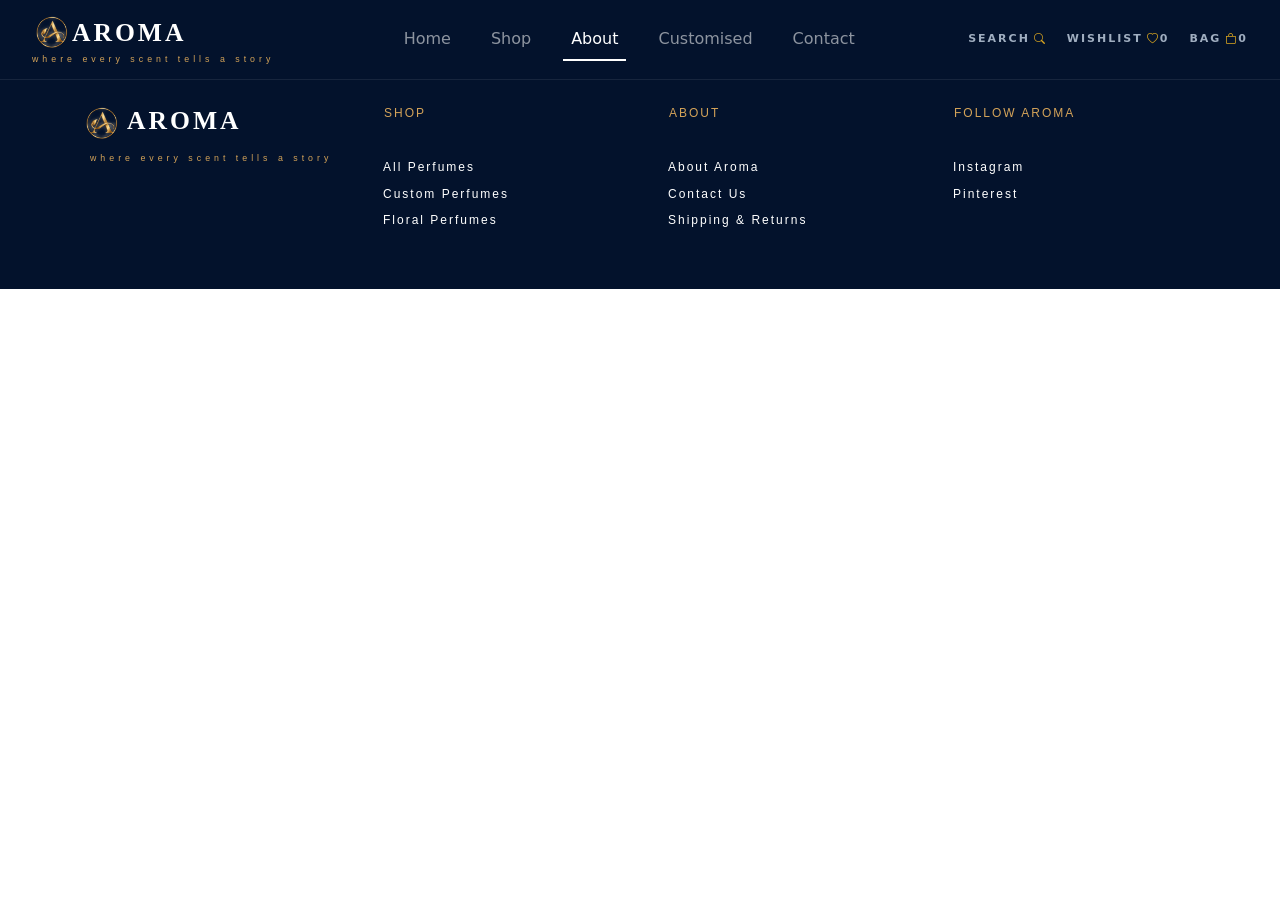
==== about.html @ b0907df4 "Created Pages, styled index page" ====
<!DOCTYPE html>
<html lang="en">
<head>
    <meta charset="UTF-8">
    <meta name="viewport" content="width=device-width, initial-scale=1.0">
    <title>About</title>
     <link href="css/style.css" rel="stylesheet">
    <link href="https://cdn.jsdelivr.net/npm/bootstrap@5.3.8/dist/css/bootstrap.min.css" rel="stylesheet" integrity="sha384-sRIl4kxILFvY47J16cr9ZwB07vP4J8+LH7qKQnuqkuIAvNWLzeN8tE5YBujZqJLB" crossorigin="anonymous">
    <link rel="stylesheet" href="https://cdn.jsdelivr.net/npm/bootstrap-icons@1.13.1/font/bootstrap-icons.min.css">
    <link href="https://fonts.googleapis.com/css2?family=Pinyon+Script&family=Lato:wght@400;700&display=swap" rel="stylesheet">
</head>
<body>
    <header>
        <nav class="navbar navbar-expand-lg custom-navbar sticky-top" data-bs-theme="dark">
            <div class="container-fluid custom-nav-container">
                <a class="navbar-brand text-start" href="#">
                <!-- Top Row: Logo Image + Brand Title -->
                <div class="brand">
                    <img src="images/logo.png" alt="Aroma" width="40" height="40" class="brand-logo-img" />
                    <span class="brand-title">AROMA</span>
                </div>
                
                <!-- Bottom Row: Subtitle Underneath Both -->
                <span class="brand-subtitle">where every scent tells a story</span>
                </a>
                <button class="navbar-toggler" type="button" data-bs-toggle="collapse"
                    data-bs-target="#navbarSupportedContent" aria-controls="navbarSupportedContent"
                    aria-expanded="false" aria-label="Toggle navigation">
                    <span class="navbar-toggler-icon"></span>
                </button>
                <div class="collapse navbar-collapse" id="navbarSupportedContent">
                    <ul class="navbar-nav">
                        <li class="nav-item">
                            <a class="nav-link" aria-current="page" href="index.html">Home</a>
                        </li>
                        <li class="nav-item">
                            <a class="nav-link" href="shop.html">Shop</a>
                        </li>
                        <li class="nav-item">
                            <a class="nav-link active" href="about.html">About</a>
                        </li>
                        <li class="nav-item">
                            <a class="nav-link" href="customized.html">Customised</a>
                        </li>
                        <li class="nav-item">
                            <a class="nav-link" href="contact.html">Contact</a>
                        </li>
                    </ul>
                    <div class="header-right">
                    <a href="#" class="header-action-link">
                        Search <i class="bi bi-search ms-1"></i>
                    </a>
                    <a href="#" class="header-action-link">
                        Wishlist <i class="bi bi-heart ms-1"></i><span class="badge-count">0</span>
                    </a>
                    <a href="#" class="header-action-link">
                        Bag <i class="bi bi-bag ms-1"></i><span class="badge-count">0</span>
                    </a>
                    </div>
                </div>
            </div>
        </nav>
    </header>
    <footer>
        <section class="footer-section p-4">
            <div class="container">
                <div class="row">
                    <div class="col-md-3">
                        <div class="footer-brand">
                            <img src="images/logo.png" alt="Aroma" width="40" height="40" class="brand-logo-img" />
                            <span class="footer-brand-title">AROMA</span>
                        </div>

                        <span class="brand-subtitle">where every scent tells a story</span>
                    </div>
                    <div class="col-md-3 ">
                        <p class= "footerp">   SHOP</p>
                        <ul class="footer-list list-unstyled p-3">
                            <li>All Perfumes</li>
                            <li>Custom Perfumes</li>
                            <li>Floral Perfumes</li>
                        </ul>
                    </div>
                    <div class="col-md-3">
                        <p class= "footerp">   ABOUT</p>
                        <ul class="footer-list list-unstyled p-3">
                            <li>About Aroma</li>
                            <li>Contact Us</li>
                            <li>Shipping & Returns</li>
                        </ul>
                    </div>
                    <div class="col-md-3">
                        <p class= "footerp">   FOLLOW AROMA</p>
                        <ul class="footer-list list-unstyled p-3">
                            <li>Instagram</li>
                            <li>Pinterest</li>
                        </ul>
                    </div>
                </div>
            </div>
        </section>
    </footer>
    <script src="https://cdn.jsdelivr.net/npm/bootstrap@5.3.8/dist/js/bootstrap.bundle.min.js" integrity="sha384-FKyoEForCGlyvwx9Hj09JcYn3nv7wiPVlz7YYwJrWVcXK/BmnVDxM+D2scQbITxI" crossorigin="anonymous"></script>
</body>
</html>
---- css/style.css ----
.mspan{
    margin-right: 30px;
    margin-left: 30px;
}

.marquee{
    background-color: #020b1a;
    color: #d4af37;
    border-bottom: 1px solid rgba(255, 255, 255, 0.08);
    padding: 6px 0;
    font-size: 0.72rem;
    font-weight: 600;
    letter-spacing: 1.5px;
}

.bi{
    color: goldenrod;
}
/* #050e29 */
.navbar {
    background-color: #03122c !important;
    border-bottom: 1px solid rgba(255, 255, 255, 0.08);
    padding-top: 16px;
    padding-bottom: 16px;
}

.navbar-nav{
    text-align: center;
    margin-bottom: 8px;
}
.navbar-brand{
    display: inline-flex;
    flex-direction: column;
}
.custom-nav-container {
    width:100% !important;
    max-width: 100% !important;
    padding-left: 32px !important;  /* Equivalent to px-3 */
    padding-right: 32px !important;
}

body {
    font-family: 'Montserrat', sans-serif;
    margin: 0;
    padding: 0;
    background-color: #03122c;
    color: #ffffff;
    overflow-x: hidden;
        }

.brand{
    display:flex; 
    align-items:center;
    gap:2;
    padding-left: 8px;
}
.brand-title {
    font-family: 'Cormorant Garamond', serif;
    font-size: 1.6rem;
    font-weight: 600;
    letter-spacing: 3px;
    line-height: 1;
}

.brand-subtitle {
    font-family: 'Jost', sans-serif;
    color: #d4a359;
    font-size: 0.55rem;
    font-weight: 500;
    letter-spacing: 4px;
    padding-left: 8px;
}

.nav-link-custom {
    color: #a0aec0 !important;
    font-size: 11px;
    font-weight: 600;
    letter-spacing: 2px;
    text-transform: uppercase;
    padding: 8px 12px !important;
    transition: color 0.3s ease;
}

.nav-link:hover,
.nav-link.active {
    color: #ffffff !important;
    border-bottom: 2px solid #0f4caa;
}

.nav-link.active {
    border-bottom: 2px solid #ffffff;
}

.header-action-link {
    color: #a0aec0;
    text-decoration: none;
    font-size: 11px;
    font-weight: 600;
    letter-spacing: 2px;
    text-transform: uppercase;
    display: inline-flex;
    align-items: center;
    transition: color 0.3s ease;
}
.header-action-link:hover {
    color: #ffffff;
}

.header-right {
    display: flex;
    align-items: center;
    gap: 20px;
    padding-right: 8px; 
}

.custom_column{
    border-right: 1px solid #a0aec0;
    
}
.custom_section{
    padding-top: 2px;
    border-top: 1px solid #a0aec0;
    border-bottom: 1px solid #a0aec0;
    background-color: #c7a671;
}

.cust_col>h4{
    font-family: 'Times New Roman', Times, serif;
    color: #03122c;
}

.cust_col>h3{
    font-family: 'Times New Roman', Times, serif;
}

.sec{
    background-color: #03122c;
}

.hero-subtitle{
    font-family: 'Jost', sans-serif;
    color: #0f4caa;
    font-size: 0.55rem;
    font-weight: 500;
    letter-spacing: 4px;
    padding-left: 8px;
    padding-top: 8px;
}

.h4-title{
    font-family: 'Cormorant Garamond', serif;
    font-size: 1.6rem;
    font-weight: 600;
    letter-spacing: 3px;
    line-height: 1;
    color: white;
    line-height: 1;
}

.bestsellers_section{
    background-color: #03122c;
    border-bottom: 2px solid #a0aec0;
}

.card-body{
    background-color: #c7a671;
}
.card-title{
    font-family: 'Cormorant Garamond', serif;
    font-size: 1.6rem;
    font-weight: 600;
    letter-spacing: 3px;
    line-height: 1;
    color: white;
    line-height: 1;
}

.card-body>h5{
    color:#03122c;
}

.card-body>p{
    color:#0f4caa;
}

.card-text{
    color: #020b1a !important;
}

.perfume-card {
    background-color: #051838;
    border-radius: 4px;
    padding: 8px;
    height: 100%;
    transition: transform 0.3s ease, border-color 0.3s ease, box-shadow 0.3s ease;
}

.perfume-card:hover {
    transform: translateY(-6px);
    border: 2px solid #d4af37; /* Gold Highlight */
    box-shadow: 0 10px 25px rgba(212, 175, 55, 0.12);
}

.footer-section{
    background-color:#03122c;
}

.footer-brand-title{
    font-family: 'Cormorant Garamond', serif;
    font-size: 1.6rem;
    font-weight: 600;
    letter-spacing: 3px;
    line-height: 1;
    color: white;
}

.footerp{
    color: #d4a359;
    font-family: 'Jost', sans-serif;
    color: #d4a359;
    font-size: 0.75rem;
    font-weight: 500;
    letter-spacing: 2px;
    padding-left: 17px;
}

.footer-list{
    color: white !important;
    font-family: Arial, Helvetica, sans-serif;
    font-size: 0.75rem;
    font-weight: 500;
    letter-spacing: 2px;
    line-height: 2.2;
}
/* Mobile Responsiveness */
@media (max-width: 991px) {
    .custom-nav-container {
        padding-left: 16px !important;
        padding-right: 16px !important;
    }
    .header-right {
        margin-top: 20px;
        flex-wrap: wrap;
    }
}

.contact-subtitle{
    font-family: 'Jost', sans-serif;
    color: #0f4caa;
    font-size: 0.55rem;
    font-weight: 500;
    letter-spacing: 4px;
    padding-left: 8px;
    padding-top: 8px;
}

.body-footer{
    background-color: #c7a671;
}

@media (min-width: 992px) {
    .navbar-nav {
        margin-left: auto;  /* Centers the nav items on desktop (mx-lg-auto) */
        margin-right: auto;
        margin-bottom: 0;   /* Resets bottom margin on desktop (mb-lg-0) */
        gap: 24px;          /* Sets spacing between nav links (gap-lg-4) */
    }
    .custom-nav-container {
        padding-left: 24px !important;
        padding-right: 24px !important;
    }
}
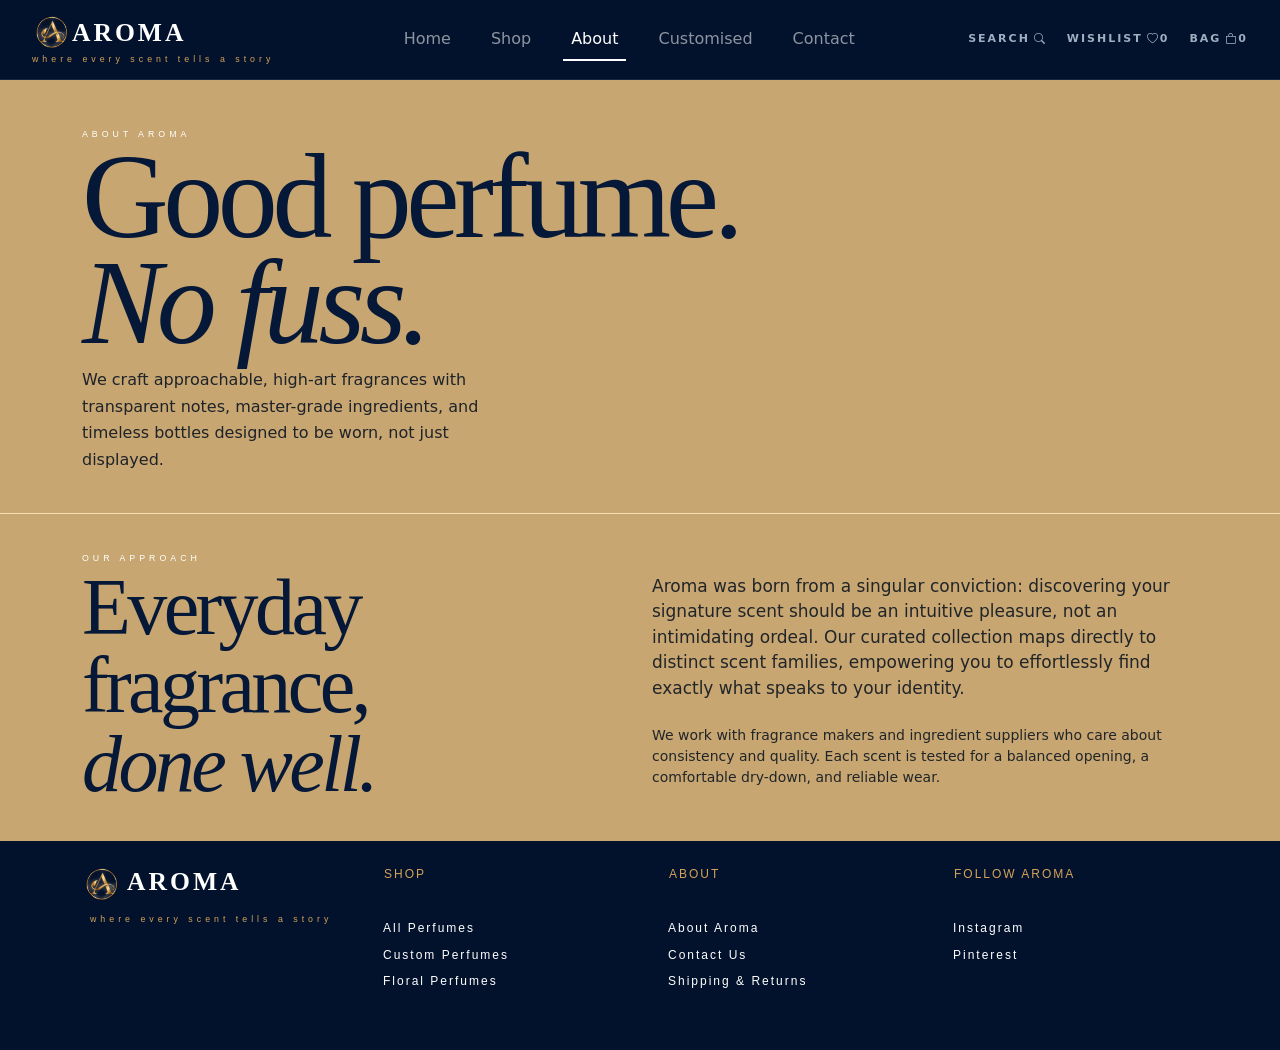
==== commit e7324a99: "updated website" ====
--- a/about.html
+++ b/about.html
@@ -5,6 +5,7 @@
     <meta name="viewport" content="width=device-width, initial-scale=1.0">
     <title>About</title>
      <link href="css/style.css" rel="stylesheet">
+     <link href="css/about.css" rel="stylesheet">
     <link href="https://cdn.jsdelivr.net/npm/bootstrap@5.3.8/dist/css/bootstrap.min.css" rel="stylesheet" integrity="sha384-sRIl4kxILFvY47J16cr9ZwB07vP4J8+LH7qKQnuqkuIAvNWLzeN8tE5YBujZqJLB" crossorigin="anonymous">
     <link rel="stylesheet" href="https://cdn.jsdelivr.net/npm/bootstrap-icons@1.13.1/font/bootstrap-icons.min.css">
     <link href="https://fonts.googleapis.com/css2?family=Pinyon+Script&family=Lato:wght@400;700&display=swap" rel="stylesheet">
@@ -61,6 +62,38 @@
             </div>
         </nav>
     </header>
+    <main>
+         <section class="about-section">
+            <div class="container abt-container">
+                <div class="row">
+                    <div class="col-md-12">
+                        <span class="about-subtitle">ABOUT AROMA</span>
+                        <h1 class="about_h4">Good perfume.<br><span class="italic-text">No fuss.</span></h1>
+                        <p>We craft approachable, high-art fragrances with transparent notes, master-grade ingredients, and timeless bottles designed to be worn, not just displayed.</p>
+                    </div>
+                </div>
+                </div>
+                </section>
+                <section class="approach-section">
+                    <div class="container apprch-container">
+                        <div class="row">
+                            <div class="col-md-6">
+                                <span class="approach-subtitle">OUR APPROACH</span>
+                                <h2 class="approach-title">
+                                    Everyday <br> fragrance,<br>
+                                    <span class="italic-text">done well.</span>
+                                 </h2>
+
+                            </div>
+                            <div class="col-md-6 apprch-para">
+                                <p class="mb-4 para1">Aroma was born from a singular conviction: discovering your signature scent should be an intuitive pleasure, not an intimidating ordeal. Our curated collection maps directly to distinct scent families, empowering you to effortlessly find exactly what speaks to your identity.</p>
+
+                                <p class="para2">We work with fragrance makers and ingredient suppliers who care about consistency and quality. Each scent is tested for a balanced opening, a comfortable dry-down, and reliable wear.</p>
+                            </div>
+                        </div>
+                    </div>
+                </section>
+    </main>
     <footer>
         <section class="footer-section p-4">
             <div class="container">
@@ -76,24 +109,24 @@
                     <div class="col-md-3 ">
                         <p class= "footerp">   SHOP</p>
                         <ul class="footer-list list-unstyled p-3">
-                            <li>All Perfumes</li>
-                            <li>Custom Perfumes</li>
-                            <li>Floral Perfumes</li>
+                            <a href="shop.html" class="anchor" target="_blank"><li>All Perfumes</li></a>
+                            <a href="customized.html" class="anchor" target="_blank"><li>Custom Perfumes</li></a>
+                            <a><li>Floral Perfumes</li></a>
                         </ul>
                     </div>
                     <div class="col-md-3">
                         <p class= "footerp">   ABOUT</p>
                         <ul class="footer-list list-unstyled p-3">
-                            <li>About Aroma</li>
-                            <li>Contact Us</li>
-                            <li>Shipping & Returns</li>
+                            <a href="about.html" class="anchor" target="_blank"><li>About Aroma</li></a>
+                            <a href="contact.html" class="anchor" target="_blank"><li>Contact Us</li></a>
+                            <a><li>Shipping & Returns</li></a>
                         </ul>
                     </div>
                     <div class="col-md-3">
                         <p class= "footerp">   FOLLOW AROMA</p>
                         <ul class="footer-list list-unstyled p-3">
-                            <li>Instagram</li>
-                            <li>Pinterest</li>
+                            <a href="https://www.instagram.com" class="anchor" target="_blank"><li>Instagram</li></a>
+                            <a href="https://www.pinterest.com" class="anchor" target="_blank"><li>Pinterest</li></a>
                         </ul>
                     </div>
                 </div>
--- a/css/style.css
+++ b/css/style.css
@@ -1,9 +1,19 @@
-.mspan{
+/* body styling */
+body {
+    font-family: 'Montserrat', sans-serif;
+    margin: 0;
+    padding: 0;
+    background-color: #03122c;
+    color: #ffffff;
+    overflow-x: hidden;
+}
+/* marquee styling */
+.mspan {
     margin-right: 30px;
     margin-left: 30px;
 }
 
-.marquee{
+.marquee {
     background-color: #020b1a;
     color: #d4af37;
     border-bottom: 1px solid rgba(255, 255, 255, 0.08);
@@ -13,10 +23,11 @@
     letter-spacing: 1.5px;
 }
 
-.bi{
+.icon {
     color: goldenrod;
 }
-/* #050e29 */
+
+/* header styling */
 .navbar {
     background-color: #03122c !important;
     border-bottom: 1px solid rgba(255, 255, 255, 0.08);
@@ -24,36 +35,31 @@
     padding-bottom: 16px;
 }
 
-.navbar-nav{
+.navbar-nav {
     text-align: center;
     margin-bottom: 8px;
 }
-.navbar-brand{
+
+.navbar-brand {
     display: inline-flex;
     flex-direction: column;
 }
+
 .custom-nav-container {
-    width:100% !important;
+    width: 100% !important;
     max-width: 100% !important;
-    padding-left: 32px !important;  /* Equivalent to px-3 */
+    padding-left: 32px !important;
+    /* Equivalent to px-3 */
     padding-right: 32px !important;
 }
 
-body {
-    font-family: 'Montserrat', sans-serif;
-    margin: 0;
-    padding: 0;
-    background-color: #03122c;
-    color: #ffffff;
-    overflow-x: hidden;
-        }
-
-.brand{
-    display:flex; 
-    align-items:center;
-    gap:2;
+.brand {
+    display: flex;
+    align-items: center;
+    gap: 2;
     padding-left: 8px;
 }
+
 .brand-title {
     font-family: 'Cormorant Garamond', serif;
     font-size: 1.6rem;
@@ -102,6 +108,7 @@
     align-items: center;
     transition: color 0.3s ease;
 }
+
 .header-action-link:hover {
     color: #ffffff;
 }
@@ -110,34 +117,40 @@
     display: flex;
     align-items: center;
     gap: 20px;
-    padding-right: 8px; 
-}
-
-.custom_column{
+    padding-right: 8px;
+}
+.custom-nav-container {
+    padding-left: 24px !important;
+    padding-right: 24px !important;
+}
+
+/* custom section styling */
+.custom_column {
     border-right: 1px solid #a0aec0;
-    
-}
-.custom_section{
+
+}
+
+.custom_section {
     padding-top: 2px;
     border-top: 1px solid #a0aec0;
     border-bottom: 1px solid #a0aec0;
     background-color: #c7a671;
 }
 
-.cust_col>h4{
+.cust_col>h4 {
     font-family: 'Times New Roman', Times, serif;
     color: #03122c;
 }
 
-.cust_col>h3{
+.cust_col>h3 {
     font-family: 'Times New Roman', Times, serif;
 }
 
-.sec{
-    background-color: #03122c;
-}
-
-.hero-subtitle{
+.sec {
+    background-color: #03122c;
+}
+
+.hero-subtitle {
     font-family: 'Jost', sans-serif;
     color: #0f4caa;
     font-size: 0.55rem;
@@ -147,7 +160,26 @@
     padding-top: 8px;
 }
 
-.h4-title{
+/* bestsellers styling section */
+.bestsellers_title {
+    font-family: 'Cormorant Garamond', serif;
+    font-size: 42px;
+    font-weight: 500;
+    line-height: 0.98;
+    color: white;
+
+}
+
+.bestsellers_section {
+    background-color: #03122c;
+    border-bottom: 2px solid #a0aec0;
+}
+
+.card-body {
+    background-color: #c7a671;
+}
+
+.card-title {
     font-family: 'Cormorant Garamond', serif;
     font-size: 1.6rem;
     font-weight: 600;
@@ -157,33 +189,15 @@
     line-height: 1;
 }
 
-.bestsellers_section{
-    background-color: #03122c;
-    border-bottom: 2px solid #a0aec0;
-}
-
-.card-body{
-    background-color: #c7a671;
-}
-.card-title{
-    font-family: 'Cormorant Garamond', serif;
-    font-size: 1.6rem;
-    font-weight: 600;
-    letter-spacing: 3px;
-    line-height: 1;
-    color: white;
-    line-height: 1;
-}
-
-.card-body>h5{
-    color:#03122c;
-}
-
-.card-body>p{
-    color:#0f4caa;
-}
-
-.card-text{
+.card-body>h5 {
+    color: #03122c;
+}
+
+.card-body>p {
+    color: #0f4caa;
+}
+
+.card-text {
     color: #020b1a !important;
 }
 
@@ -197,15 +211,77 @@
 
 .perfume-card:hover {
     transform: translateY(-6px);
-    border: 2px solid #d4af37; /* Gold Highlight */
+    border: 2px solid #d4af37;
+    /* Gold Highlight */
     box-shadow: 0 10px 25px rgba(212, 175, 55, 0.12);
 }
 
-.footer-section{
-    background-color:#03122c;
-}
-
-.footer-brand-title{
+/* customised section styling */
+.customised_section {
+    background-color: #03122c;
+    border-bottom: 2px solid #a0aec0;
+}
+
+.customised_img {
+    object-fit: cover;
+    border: 8px solid #ffffff1a;
+    width: 100%;
+    height: 420px;
+}
+
+.customised_h4 {
+    font-weight: 500;
+    font-size: 42px;
+    line-height: 0.98;
+    font-family: 'Cormorant Garamond', serif;
+    letter-spacing: -.045em;
+    color: white;
+}
+
+.italic-text{
+    font-style: italic;
+}
+
+.customised_section p {
+    color: #a0aec0;
+    max-width: 350px;
+    margin-bottom: 28px;
+    line-height: 1.7;
+}
+
+.button-ivory {
+    margin-top: 4px;
+    color: #020b1a;
+    background-color: #c7a671;
+    display: inline-flex;
+    align-items: center;
+    justify-content: center;
+    padding: 16px 24px;
+    font-family: 'Helvetica Neue', Arial, sans-serif;
+    font-size: 11px;           /* Small font size */
+    font-weight: 500;
+    text-transform: uppercase;
+    letter-spacing: 3px;  
+    transition: background-color 0.3s ease;
+    text-decoration: none;
+}
+
+.button-ivory:hover{
+    background-color: #d4a359;
+}
+
+.button-ivory .arrow{
+    margin-left: 24px;
+    font-size: 16px;     
+    line-height: 1;
+}
+
+/* footer section styling */
+.footer-section {
+    background-color: #03122c;
+}
+
+.footer-brand-title {
     font-family: 'Cormorant Garamond', serif;
     font-size: 1.6rem;
     font-weight: 600;
@@ -214,7 +290,7 @@
     color: white;
 }
 
-.footerp{
+.footerp {
     color: #d4a359;
     font-family: 'Jost', sans-serif;
     color: #d4a359;
@@ -224,7 +300,7 @@
     padding-left: 17px;
 }
 
-.footer-list{
+.footer-list {
     color: white !important;
     font-family: Arial, Helvetica, sans-serif;
     font-size: 0.75rem;
@@ -232,41 +308,41 @@
     letter-spacing: 2px;
     line-height: 2.2;
 }
+
+.anchor {
+    text-decoration: none;
+    color: inherit;
+}
+
 /* Mobile Responsiveness */
 @media (max-width: 991px) {
     .custom-nav-container {
         padding-left: 16px !important;
         padding-right: 16px !important;
     }
+
     .header-right {
         margin-top: 20px;
         flex-wrap: wrap;
     }
-}
-
-.contact-subtitle{
-    font-family: 'Jost', sans-serif;
-    color: #0f4caa;
-    font-size: 0.55rem;
-    font-weight: 500;
-    letter-spacing: 4px;
-    padding-left: 8px;
-    padding-top: 8px;
-}
-
-.body-footer{
-    background-color: #c7a671;
+
+    .customised_h4 {
+        font-size: 42px;
+    }
 }
 
 @media (min-width: 992px) {
     .navbar-nav {
-        margin-left: auto;  /* Centers the nav items on desktop (mx-lg-auto) */
+        margin-left: auto;
+        /* Centers the nav items on desktop (mx-lg-auto) */
         margin-right: auto;
-        margin-bottom: 0;   /* Resets bottom margin on desktop (mb-lg-0) */
-        gap: 24px;          /* Sets spacing between nav links (gap-lg-4) */
-    }
-    .custom-nav-container {
-        padding-left: 24px !important;
-        padding-right: 24px !important;
+        margin-bottom: 0;
+        /* Resets bottom margin on desktop (mb-lg-0) */
+        gap: 24px;
+        /* Sets spacing between nav links (gap-lg-4) */
+    }
+
+    .customised_h4 {
+        font-size: 68px;
     }
 }
--- a/css/about.css
+++ b/css/about.css
@@ -0,0 +1,88 @@
+.about-section{
+    background-color: #c7a671;
+    border-bottom: 1px solid wheat;
+}
+
+.abt-container{
+    padding-top: 40px;
+    padding-bottom: 40px;
+}
+
+.italic-text{
+    font-style: italic;
+}
+
+.about-subtitle{
+    font-family: 'Jost', sans-serif;
+    color: white;
+    font-size: 0.55rem;
+    font-weight: 500;
+    letter-spacing: 4px;
+    padding-top: 8px;
+}
+
+.about_h4{
+    font-weight: 520;
+    font-size: 120px;
+    line-height: 0.88;
+    font-family: 'Cormorant Garamond', serif;
+    letter-spacing: -.045em;
+    color: #051838;
+}
+
+.about-section p{
+        color: #1E2229;
+        max-width: 450px;
+        margin: 0;
+        line-height: 1.65;
+        padding-top: 4px;
+        
+}
+
+.approach-section{
+    background-color: #c7a671;
+}
+
+.approach-subtitle{
+    font-family: 'Jost', sans-serif;
+    color: white;
+    font-size: 0.55rem;
+    font-weight: 500;
+    letter-spacing: 4px;
+    padding-top: 16px;
+    
+}
+
+.approach-title{
+    font-weight: 500;
+    font-size: 80px;
+    line-height: 0.98;
+    font-family: 'Cormorant Garamond', serif;
+    letter-spacing: -.045em;
+    color: #051838;
+}
+
+.apprch-container{
+    padding-top: 30px;
+    padding-bottom: 30px;
+}
+
+.apprch-para{
+    padding-top: 30px;
+}
+
+.para2{
+    font-size: 14px;
+}
+
+.para1{
+    font-size: 17px;
+}
+/* mobile responsiveness */
+@media (width <= 991px) {
+  .your-heading-class {
+    font-size: 62px;
+    line-height: 54.56px;
+    letter-spacing: -3.72px;
+  }
+}
